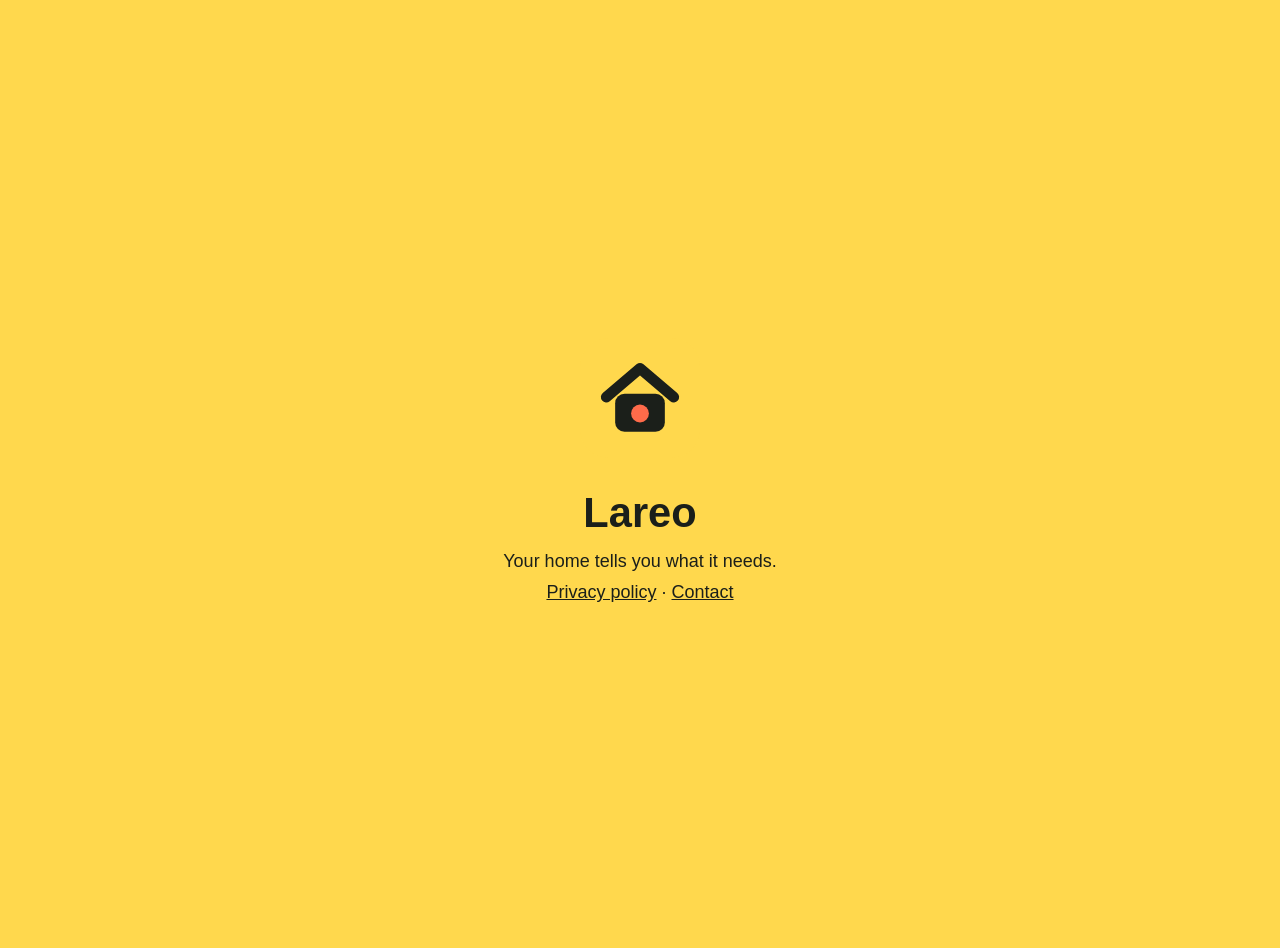
==== index.html @ 94832036 "Site Lareo : politique de confidentialité en 6 langues" ====
<!doctype html>
<html lang="en"><head><meta charset="utf-8"><meta name="viewport" content="width=device-width, initial-scale=1"><title>Lareo</title>
<style>body{margin:0;min-height:100vh;display:grid;place-items:center;background:#FFD84D;color:#1B1F1A;font:18px/1.5 Figtree,-apple-system,"Segoe UI",Roboto,sans-serif;text-align:center;padding:24px}svg{width:120px;height:120px;border-radius:28px}h1{font-size:2.6rem;margin:16px 0 4px}p{margin:4px 0}a{color:inherit}</style></head>
<body><div><svg viewBox="0 0 512 512" aria-hidden="true"><rect width="512" height="512" fill="#FFD84D"/><rect x="150" y="238" width="212" height="162" rx="40" fill="#1B1F1A"/><path d="M112 252 L256 130 L400 252" fill="none" stroke="#1B1F1A" stroke-width="46" stroke-linecap="round" stroke-linejoin="round"/><circle cx="256" cy="322" r="38" fill="#FF6B4A"/></svg>
<h1>Lareo</h1><p>Your home tells you what it needs.</p><p><a href="privacy/">Privacy policy</a> · <a href="mailto:jms@grazulex.be">Contact</a></p></div></body></html>
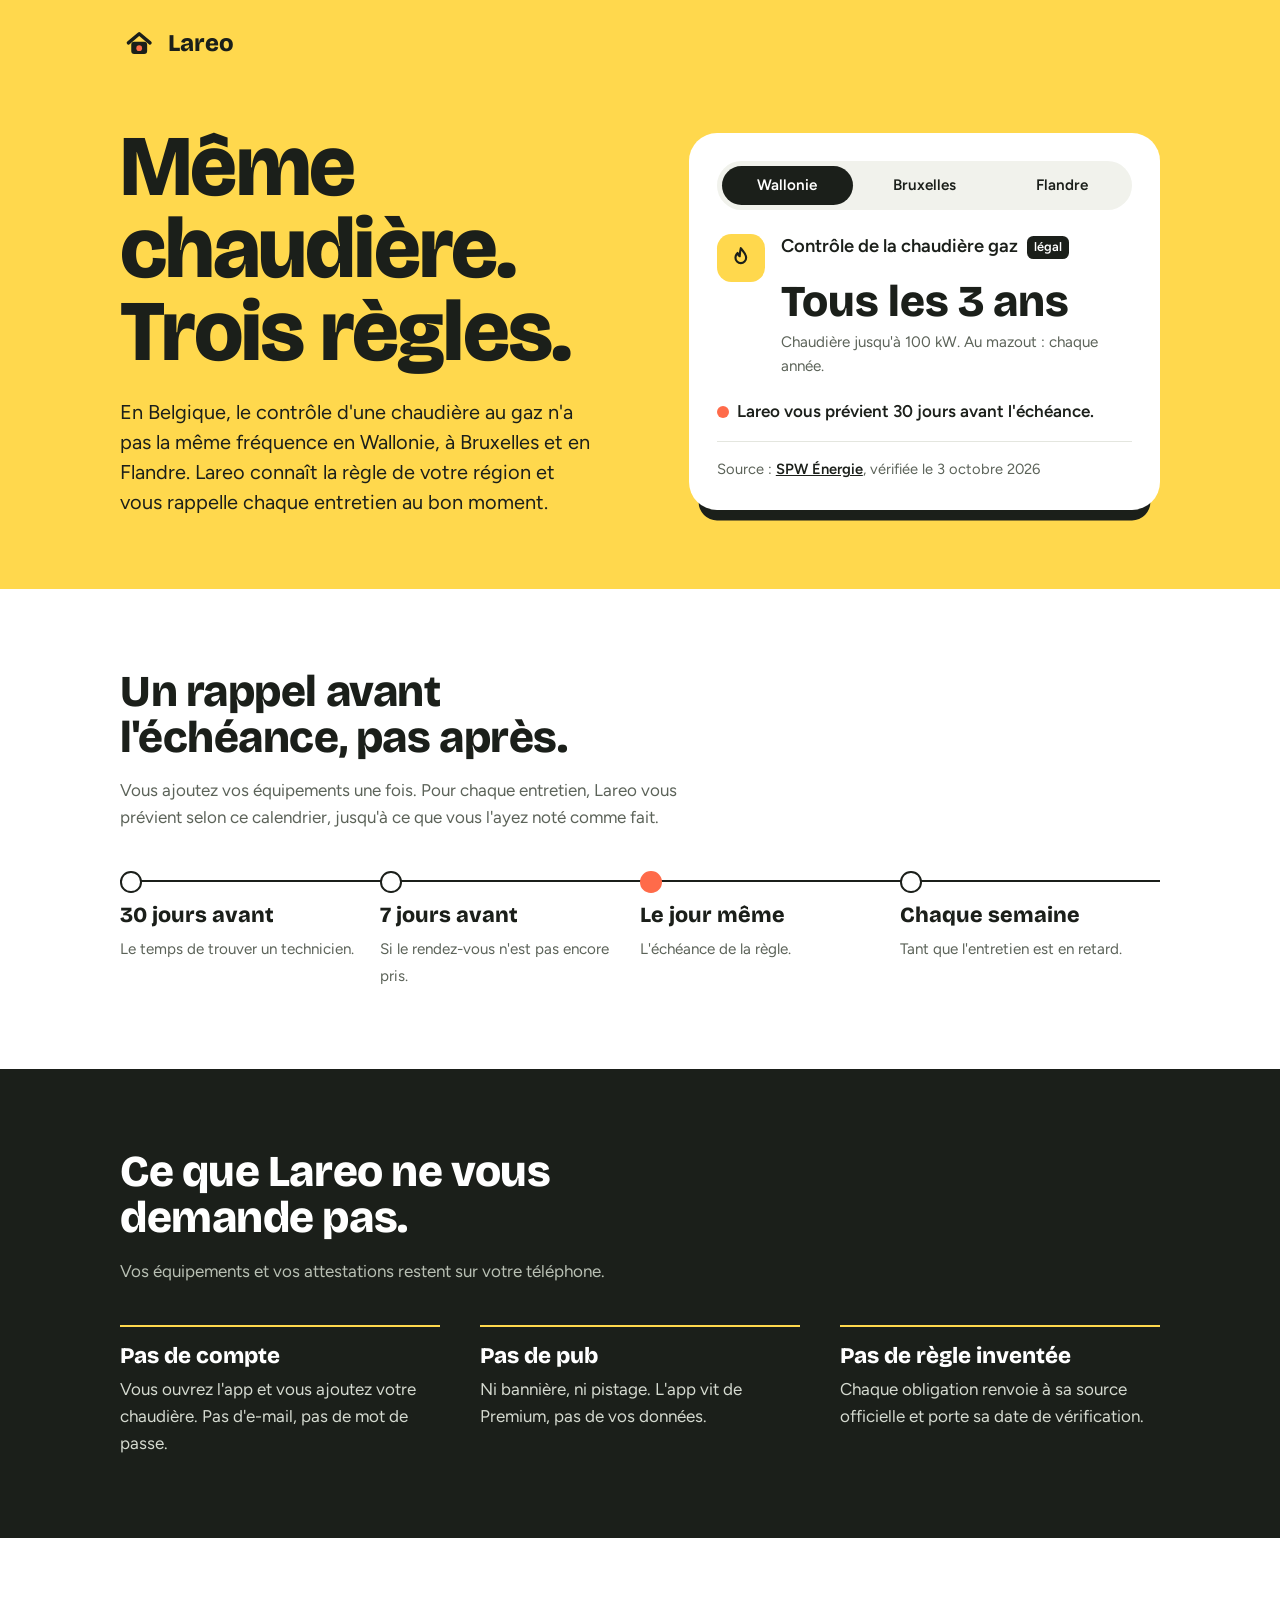
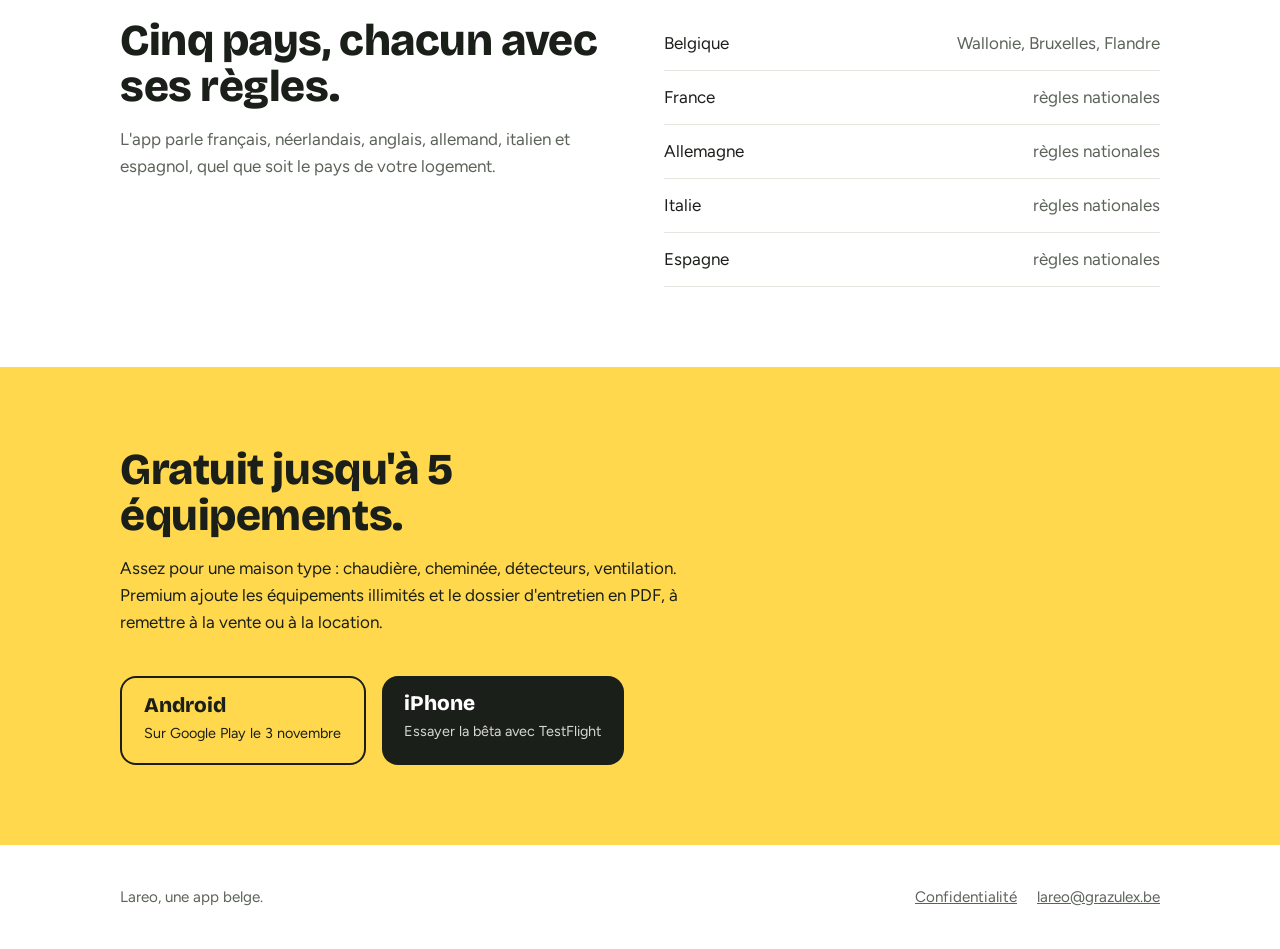
==== commit 10beb001: "feat: French landing page with the regional boiler rule Co-Authored-By: Claude Opus 5.5 <noreply@ant" ====
--- a/index.html
+++ b/index.html
@@ -1,5 +1,258 @@
 <!doctype html>
-<html lang="en"><head><meta charset="utf-8"><meta name="viewport" content="width=device-width, initial-scale=1"><title>Lareo</title>
-<style>body{margin:0;min-height:100vh;display:grid;place-items:center;background:#FFD84D;color:#1B1F1A;font:18px/1.5 Figtree,-apple-system,"Segoe UI",Roboto,sans-serif;text-align:center;padding:24px}svg{width:120px;height:120px;border-radius:28px}h1{font-size:2.6rem;margin:16px 0 4px}p{margin:4px 0}a{color:inherit}</style></head>
-<body><div><svg viewBox="0 0 512 512" aria-hidden="true"><rect width="512" height="512" fill="#FFD84D"/><rect x="150" y="238" width="212" height="162" rx="40" fill="#1B1F1A"/><path d="M112 252 L256 130 L400 252" fill="none" stroke="#1B1F1A" stroke-width="46" stroke-linecap="round" stroke-linejoin="round"/><circle cx="256" cy="322" r="38" fill="#FF6B4A"/></svg>
-<h1>Lareo</h1><p>Your home tells you what it needs.</p><p><a href="privacy/">Privacy policy</a> · <a href="mailto:jms@grazulex.be">Contact</a></p></div></body></html>+<html lang="fr">
+<head>
+<meta charset="utf-8">
+<meta name="viewport" content="width=device-width, initial-scale=1">
+<title>Lareo – l'entretien de la maison, avec la règle de votre région</title>
+<meta name="description" content="Lareo rappelle chaque entretien de la maison au bon moment et indique l'obligation légale de votre région, avec sa source. Sans compte, sans pub.">
+<link rel="canonical" href="https://lareo.immo/">
+<meta property="og:title" content="Lareo – l'entretien de la maison, avec la règle de votre région">
+<meta property="og:description" content="Chaudière, ramonage, détecteurs de fumée : les obligations de votre région, avec leurs sources.">
+<meta property="og:url" content="https://lareo.immo/">
+<meta name="theme-color" content="#FFD84D">
+<link rel="icon" href="data:image/svg+xml,%3Csvg xmlns='http://www.w3.org/2000/svg' viewBox='0 0 512 512'%3E%3Crect width='512' height='512' rx='110' fill='%23FFD84D'/%3E%3Crect x='150' y='238' width='212' height='162' rx='40' fill='%231B1F1A'/%3E%3Cpath d='M112 252 L256 130 L400 252' fill='none' stroke='%231B1F1A' stroke-width='46' stroke-linecap='round' stroke-linejoin='round'/%3E%3Ccircle cx='256' cy='322' r='38' fill='%23FF6B4A'/%3E%3C/svg%3E">
+<link rel="preconnect" href="https://fonts.googleapis.com">
+<link rel="preconnect" href="https://fonts.gstatic.com" crossorigin>
+<link href="https://fonts.googleapis.com/css2?family=Bricolage+Grotesque:opsz,wght@12..96,600;12..96,800&family=Figtree:wght@400;500;600&display=swap" rel="stylesheet">
+<style>
+:root{
+  --yellow:#FFD84D;
+  --ink:#1B1F1A;
+  --coral:#FF6B4A;
+  --paper:#FFFFFF;
+  --muted:#5C6359;
+  --line:#E4E6DF;
+  --display:"Bricolage Grotesque",Figtree,system-ui,sans-serif;
+  --body:Figtree,-apple-system,"Segoe UI",Roboto,sans-serif;
+}
+*{box-sizing:border-box}
+html{-webkit-text-size-adjust:100%}
+body{margin:0;background:var(--paper);color:var(--ink);font:400 1.0625rem/1.6 var(--body)}
+a{color:inherit}
+a:focus-visible,button:focus-visible{outline:3px solid var(--ink);outline-offset:3px;border-radius:6px}
+.wrap{max-width:68rem;margin:0 auto;padding:0 1.5rem}
+
+/* Haut de page jaune */
+.top{background:var(--yellow);padding:1.5rem 0 4.5rem}
+.brand{display:flex;align-items:center;gap:.6rem;font:800 1.5rem/1 var(--display);text-decoration:none}
+.brand svg{width:2.4rem;height:2.4rem}
+.hero{display:grid;grid-template-columns:1.05fr .95fr;gap:3rem;align-items:center;margin-top:4rem}
+h1{font:800 clamp(2.8rem,7vw,5.4rem)/.95 var(--display);letter-spacing:-.02em;margin:0 0 1.5rem}
+.lead{font-size:1.25rem;line-height:1.5;max-width:30rem;margin:0}
+
+/* La règle qui change selon la région */
+.rule{background:var(--paper);border-radius:1.75rem;padding:1.75rem;box-shadow:0 1.25rem 0 -.6rem var(--ink)}
+.regions{display:flex;gap:.4rem;margin:0 0 1.5rem;padding:.3rem;background:#F1F2EC;border-radius:999px;border:0}
+.regions legend{position:absolute;width:1px;height:1px;overflow:hidden;clip:rect(0 0 0 0)}
+.regions button{flex:1;font:600 .95rem/1 var(--body);color:var(--ink);background:none;border:0;border-radius:999px;padding:.75rem .5rem;cursor:pointer}
+.regions button[aria-pressed="true"]{background:var(--ink);color:var(--paper)}
+.task{display:flex;gap:1rem;align-items:flex-start}
+.task-icon{flex:none;width:3rem;height:3rem;border-radius:.9rem;background:var(--yellow);display:grid;place-items:center}
+.task-icon svg{width:1.6rem;height:1.6rem}
+.task h2{font:600 1.15rem/1.3 var(--body);margin:.1rem 0 .2rem}
+.task .legal{display:inline-block;font:600 .8rem/1 var(--body);background:var(--ink);color:var(--paper);border-radius:.4rem;padding:.3rem .45rem;vertical-align:.1em;margin-left:.3rem}
+.interval{font:800 clamp(2rem,4vw,2.75rem)/1.05 var(--display);margin:1.25rem 0 .25rem}
+.interval-note{color:var(--muted);margin:0 0 1.25rem;font-size:.95rem}
+.source{border-top:1px solid var(--line);padding-top:1rem;font-size:.92rem;color:var(--muted);margin:0}
+.source a{color:var(--ink);font-weight:600}
+.next{display:flex;align-items:center;gap:.5rem;font-weight:600;margin:0 0 1rem}
+.dot{width:.75rem;height:.75rem;border-radius:50%;background:var(--coral);flex:none}
+
+/* Sections */
+section{padding:5rem 0}
+h3{font:800 clamp(1.9rem,4vw,2.75rem)/1.05 var(--display);letter-spacing:-.01em;margin:0 0 1rem;max-width:34rem}
+.intro{color:var(--muted);max-width:36rem;margin:0 0 2.5rem}
+
+/* Les rappels : une vraie chronologie */
+.timeline{list-style:none;margin:0;padding:0;display:grid;grid-template-columns:repeat(4,1fr);position:relative}
+.timeline::before{content:"";position:absolute;left:0;right:0;top:.55rem;height:2px;background:var(--ink)}
+.timeline li{position:relative;padding:2rem 1rem 0 0}
+.timeline li::before{content:"";position:absolute;top:0;left:0;width:1.1rem;height:1.1rem;border-radius:50%;background:var(--paper);border:2px solid var(--ink)}
+.timeline li.due::before{background:var(--coral);border-color:var(--coral)}
+.timeline strong{display:block;font:800 1.35rem/1.2 var(--display);margin-bottom:.35rem}
+.timeline span{color:var(--muted);font-size:.95rem}
+
+/* Ce que Lareo ne fait pas */
+.plain{background:var(--ink);color:var(--paper)}
+.plain .intro{color:#B9C0B4}
+.nots{display:grid;grid-template-columns:repeat(3,1fr);gap:2.5rem;margin:0}
+.nots div{border-top:2px solid var(--yellow);padding-top:1rem}
+.nots dt{font:800 1.4rem/1.2 var(--display);margin-bottom:.4rem}
+.nots dd{margin:0;color:#D5DAD0}
+
+/* Pays et prix */
+.facts{display:grid;grid-template-columns:1fr 1fr;gap:3rem}
+.countries{list-style:none;margin:0;padding:0}
+.countries li{display:flex;justify-content:space-between;gap:1rem;padding:.8rem 0;border-bottom:1px solid var(--line)}
+.countries li span{color:var(--muted);text-align:right}
+
+/* Disponibilité */
+.get{background:var(--yellow)}
+.stores{display:flex;flex-wrap:wrap;gap:1rem;margin-top:2rem}
+.store{display:block;text-decoration:none;background:var(--ink);color:var(--paper);border-radius:1rem;padding:1rem 1.4rem;min-width:15rem}
+.store b{display:block;font:800 1.3rem/1.2 var(--display)}
+.store small{font-size:.9rem;color:#D5DAD0}
+.store.soon{background:transparent;color:var(--ink);border:2px solid var(--ink)}
+.store.soon small{color:var(--ink)}
+
+footer{padding:2.5rem 0;font-size:.95rem;color:var(--muted)}
+footer .wrap{display:flex;flex-wrap:wrap;gap:1rem 2rem;justify-content:space-between}
+footer nav{display:flex;flex-wrap:wrap;gap:1.25rem}
+
+@media (max-width:52rem){
+  .hero{grid-template-columns:1fr;margin-top:2.5rem;gap:2.5rem}
+  .timeline{grid-template-columns:1fr 1fr;row-gap:2.5rem}
+  .timeline::before{display:none}
+  .nots,.facts{grid-template-columns:1fr}
+  section{padding:3.5rem 0}
+}
+@media (prefers-reduced-motion:no-preference){
+  .interval{transition:opacity .2s}
+  .interval.swap{opacity:0}
+}
+</style>
+</head>
+<body>
+
+<header class="top">
+  <div class="wrap">
+    <a class="brand" href="/" aria-label="Lareo, accueil">
+      <svg viewBox="0 0 512 512" aria-hidden="true"><rect x="150" y="238" width="212" height="162" rx="40" fill="#1B1F1A"/><path d="M112 252 L256 130 L400 252" fill="none" stroke="#1B1F1A" stroke-width="46" stroke-linecap="round" stroke-linejoin="round"/><circle cx="256" cy="322" r="38" fill="#FF6B4A"/></svg>
+      Lareo
+    </a>
+
+    <div class="hero">
+      <div>
+        <h1>Même chaudière. Trois règles.</h1>
+        <p class="lead">En Belgique, le contrôle d'une chaudière au gaz n'a pas la même fréquence en Wallonie, à Bruxelles et en Flandre. Lareo connaît la règle de votre région et vous rappelle chaque entretien au bon moment.</p>
+      </div>
+
+      <div class="rule">
+        <fieldset class="regions">
+          <legend>Choisissez une région</legend>
+          <button type="button" data-region="wal" aria-pressed="true">Wallonie</button>
+          <button type="button" data-region="bru" aria-pressed="false">Bruxelles</button>
+          <button type="button" data-region="vlg" aria-pressed="false">Flandre</button>
+        </fieldset>
+        <div class="task">
+          <div class="task-icon"><svg viewBox="0 0 24 24" fill="none" stroke="#1B1F1A" stroke-width="2" stroke-linecap="round" stroke-linejoin="round" aria-hidden="true"><path d="M12 3c2 3 5 5 5 9a5 5 0 0 1-10 0c0-2 1-3.5 2-4.5.3 1.5 1 2.5 2 3 0-3 .5-5.5 1-7.5z"/></svg></div>
+          <div>
+            <h2>Contrôle de la chaudière gaz <span class="legal">légal</span></h2>
+            <p class="interval" id="interval" aria-live="polite">Tous les 3 ans</p>
+            <p class="interval-note" id="note">Chaudière jusqu'à 100 kW. Au mazout : chaque année.</p>
+          </div>
+        </div>
+        <p class="next"><span class="dot" aria-hidden="true"></span><span>Lareo vous prévient 30 jours avant l'échéance.</span></p>
+        <p class="source" id="source">Source : <a href="https://energie.wallonie.be/home/performance-energetique-des-batiments/batiments-residentiels/renovation-walloreno/conseils-pratiques/se-chauffer-1/controle-periodique-et-diagnostic-approfondi-des-chaudieres.html">SPW Énergie</a>, vérifiée le 3 octobre 2026</p>
+      </div>
+    </div>
+  </div>
+</header>
+
+<main>
+  <section>
+    <div class="wrap">
+      <h3>Un rappel avant l'échéance, pas après.</h3>
+      <p class="intro">Vous ajoutez vos équipements une fois. Pour chaque entretien, Lareo vous prévient selon ce calendrier, jusqu'à ce que vous l'ayez noté comme fait.</p>
+      <ol class="timeline">
+        <li><strong>30 jours avant</strong><span>Le temps de trouver un technicien.</span></li>
+        <li><strong>7 jours avant</strong><span>Si le rendez-vous n'est pas encore pris.</span></li>
+        <li class="due"><strong>Le jour même</strong><span>L'échéance de la règle.</span></li>
+        <li><strong>Chaque semaine</strong><span>Tant que l'entretien est en retard.</span></li>
+      </ol>
+    </div>
+  </section>
+
+  <section class="plain">
+    <div class="wrap">
+      <h3>Ce que Lareo ne vous demande pas.</h3>
+      <p class="intro">Vos équipements et vos attestations restent sur votre téléphone.</p>
+      <dl class="nots">
+        <div><dt>Pas de compte</dt><dd>Vous ouvrez l'app et vous ajoutez votre chaudière. Pas d'e-mail, pas de mot de passe.</dd></div>
+        <div><dt>Pas de pub</dt><dd>Ni bannière, ni pistage. L'app vit de Premium, pas de vos données.</dd></div>
+        <div><dt>Pas de règle inventée</dt><dd>Chaque obligation renvoie à sa source officielle et porte sa date de vérification.</dd></div>
+      </dl>
+    </div>
+  </section>
+
+  <section>
+    <div class="wrap facts">
+      <div>
+        <h3>Cinq pays, chacun avec ses règles.</h3>
+        <p class="intro">L'app parle français, néerlandais, anglais, allemand, italien et espagnol, quel que soit le pays de votre logement.</p>
+      </div>
+      <ul class="countries">
+        <li>Belgique <span>Wallonie, Bruxelles, Flandre</span></li>
+        <li>France <span>règles nationales</span></li>
+        <li>Allemagne <span>règles nationales</span></li>
+        <li>Italie <span>règles nationales</span></li>
+        <li>Espagne <span>règles nationales</span></li>
+      </ul>
+    </div>
+  </section>
+
+  <section class="get" id="telecharger">
+    <div class="wrap">
+      <h3>Gratuit jusqu'à 5 équipements.</h3>
+      <p class="intro" style="color:var(--ink)">Assez pour une maison type : chaudière, cheminée, détecteurs, ventilation. Premium ajoute les équipements illimités et le dossier d'entretien en PDF, à remettre à la vente ou à la location.</p>
+      <div class="stores">
+        <span class="store soon"><b>Android</b><small>Sur Google Play le 3 novembre</small></span>
+        <a class="store" href="https://testflight.apple.com/join/b81FdNyS"><b>iPhone</b><small>Essayer la bêta avec TestFlight</small></a>
+      </div>
+    </div>
+  </section>
+</main>
+
+<footer>
+  <div class="wrap">
+    <span>Lareo, une app belge.</span>
+    <nav aria-label="Liens utiles">
+      <a href="privacy/">Confidentialité</a>
+      <a href="mailto:lareo@grazulex.be">lareo@grazulex.be</a>
+    </nav>
+  </div>
+</footer>
+
+<script>
+(function () {
+  var rules = {
+    wal: {
+      interval: "Tous les 3 ans",
+      note: "Chaudière jusqu'à 100 kW. Au mazout : chaque année.",
+      source: "SPW Énergie",
+      url: "https://energie.wallonie.be/home/performance-energetique-des-batiments/batiments-residentiels/renovation-walloreno/conseils-pratiques/se-chauffer-1/controle-periodique-et-diagnostic-approfondi-des-chaudieres.html"
+    },
+    bru: {
+      interval: "Tous les 2 ans",
+      note: "Chaudière jusqu'à 100 kW. Au mazout : chaque année.",
+      source: "Bruxelles Environnement",
+      url: "https://environnement.brussels/entretien-chaudiere"
+    },
+    vlg: {
+      interval: "Tous les 2 ans",
+      note: "Au mazout : chaque année.",
+      source: "Departement Omgeving",
+      url: "https://omgeving.vlaanderen.be/overzicht-van-de-verplichtingen"
+    }
+  };
+  var buttons = document.querySelectorAll(".regions button");
+  var interval = document.getElementById("interval");
+  var note = document.getElementById("note");
+  var source = document.getElementById("source");
+  buttons.forEach(function (button) {
+    button.addEventListener("click", function () {
+      var rule = rules[button.dataset.region];
+      buttons.forEach(function (b) { b.setAttribute("aria-pressed", String(b === button)); });
+      interval.classList.add("swap");
+      setTimeout(function () {
+        interval.textContent = rule.interval;
+        note.textContent = rule.note;
+        source.innerHTML = 'Source : <a href="' + rule.url + '">' + rule.source + '</a>, vérifiée le 3 octobre 2026';
+        interval.classList.remove("swap");
+      }, 150);
+    });
+  });
+})();
+</script>
+</body>
+</html>
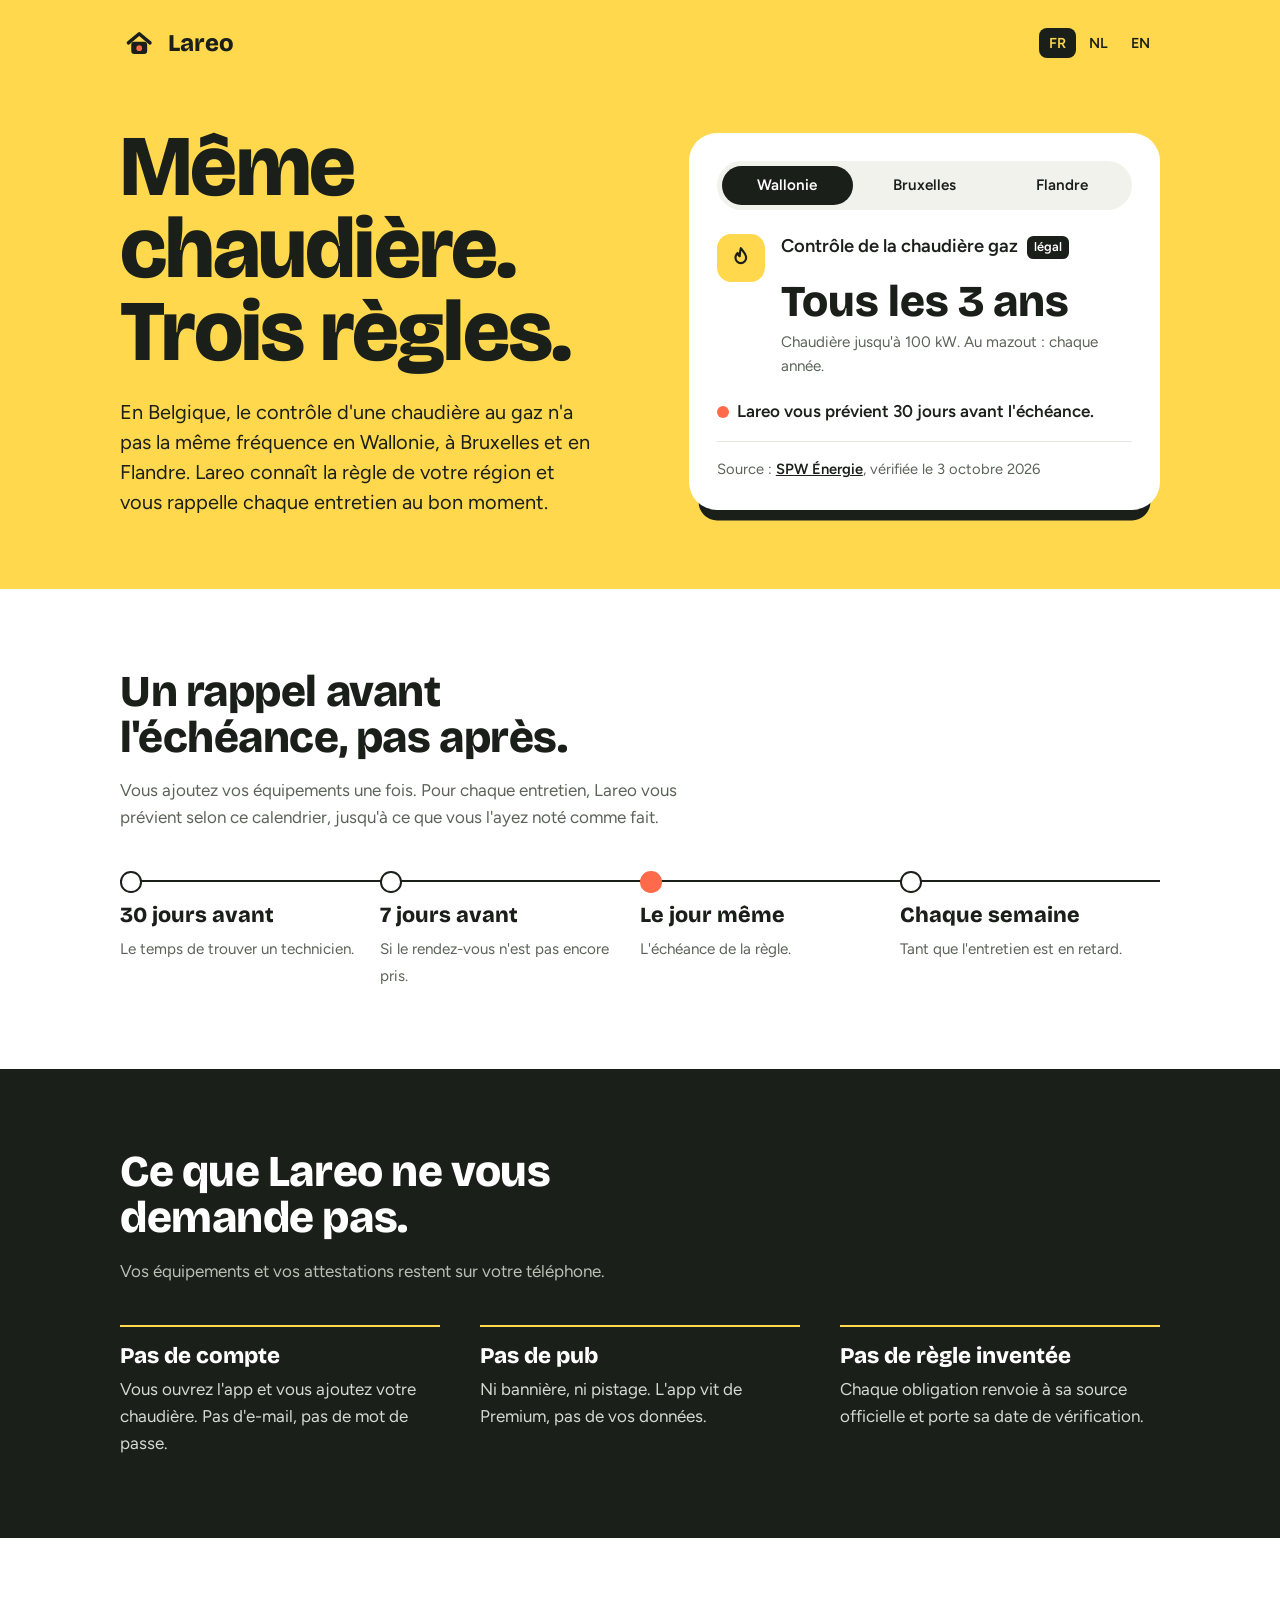
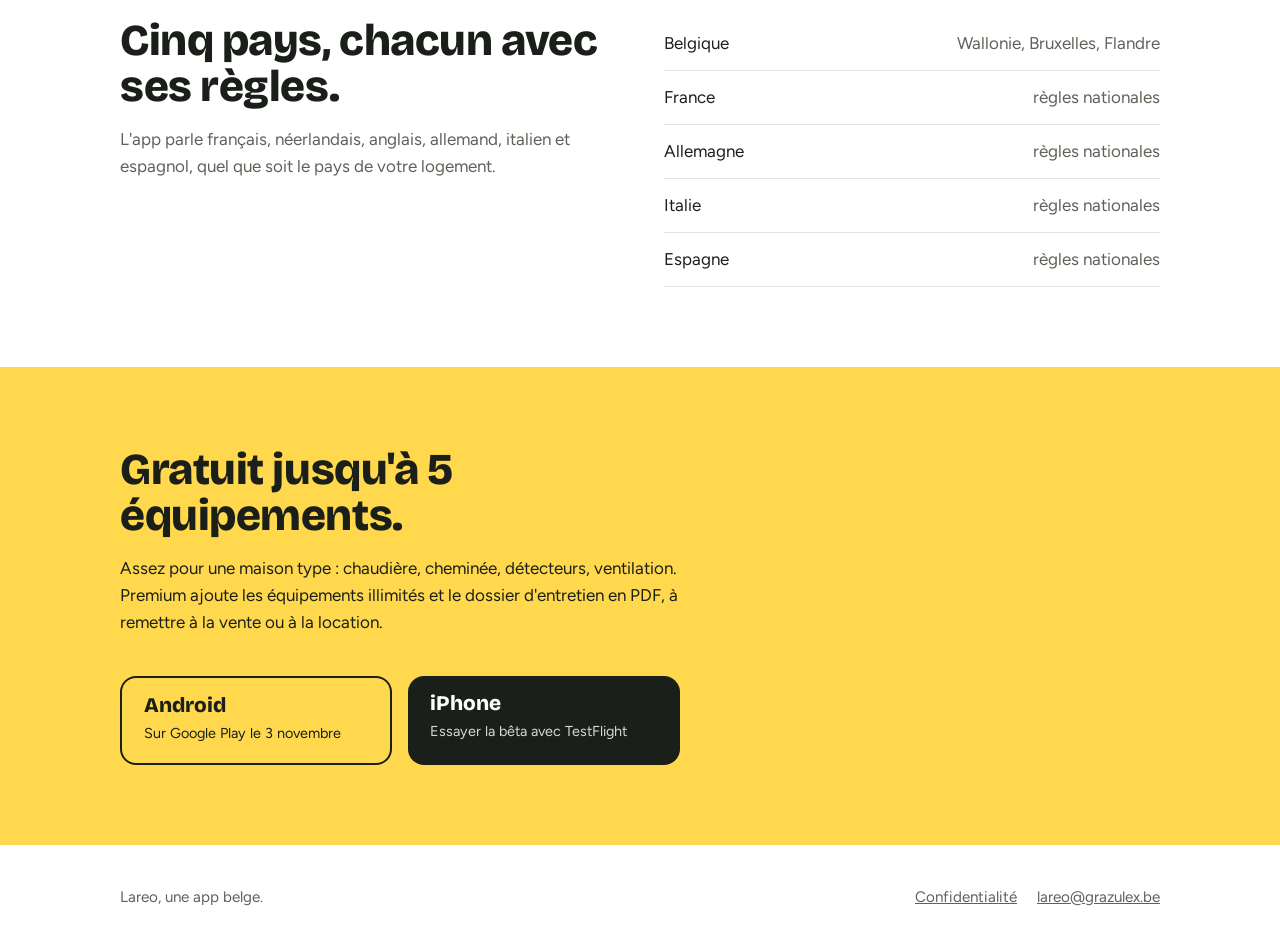
==== commit 8386089b: "feat: Dutch and English versions with a language switcher Co-Authored-By: Claude Opus 5.5 <noreply@a" ====
--- a/index.html
+++ b/index.html
@@ -3,10 +3,14 @@
 <head>
 <meta charset="utf-8">
 <meta name="viewport" content="width=device-width, initial-scale=1">
-<title>Lareo – l'entretien de la maison, avec la règle de votre région</title>
-<meta name="description" content="Lareo rappelle chaque entretien de la maison au bon moment et indique l'obligation légale de votre région, avec sa source. Sans compte, sans pub.">
+<title>Lareo – l&#x27;entretien de la maison, avec la règle de votre région</title>
+<meta name="description" content="Lareo rappelle chaque entretien de la maison au bon moment et indique l&#x27;obligation légale de votre région, avec sa source. Sans compte, sans pub.">
 <link rel="canonical" href="https://lareo.immo/">
-<meta property="og:title" content="Lareo – l'entretien de la maison, avec la règle de votre région">
+<link rel="alternate" hreflang="fr" href="https://lareo.immo/">
+<link rel="alternate" hreflang="nl" href="https://lareo.immo/nl/">
+<link rel="alternate" hreflang="en" href="https://lareo.immo/en/">
+<link rel="alternate" hreflang="x-default" href="https://lareo.immo/">
+<meta property="og:title" content="Lareo – l&#x27;entretien de la maison, avec la règle de votre région">
 <meta property="og:description" content="Chaudière, ramonage, détecteurs de fumée : les obligations de votre région, avec leurs sources.">
 <meta property="og:url" content="https://lareo.immo/">
 <meta name="theme-color" content="#FFD84D">
@@ -14,117 +18,24 @@
 <link rel="preconnect" href="https://fonts.googleapis.com">
 <link rel="preconnect" href="https://fonts.gstatic.com" crossorigin>
 <link href="https://fonts.googleapis.com/css2?family=Bricolage+Grotesque:opsz,wght@12..96,600;12..96,800&family=Figtree:wght@400;500;600&display=swap" rel="stylesheet">
-<style>
-:root{
-  --yellow:#FFD84D;
-  --ink:#1B1F1A;
-  --coral:#FF6B4A;
-  --paper:#FFFFFF;
-  --muted:#5C6359;
-  --line:#E4E6DF;
-  --display:"Bricolage Grotesque",Figtree,system-ui,sans-serif;
-  --body:Figtree,-apple-system,"Segoe UI",Roboto,sans-serif;
-}
-*{box-sizing:border-box}
-html{-webkit-text-size-adjust:100%}
-body{margin:0;background:var(--paper);color:var(--ink);font:400 1.0625rem/1.6 var(--body)}
-a{color:inherit}
-a:focus-visible,button:focus-visible{outline:3px solid var(--ink);outline-offset:3px;border-radius:6px}
-.wrap{max-width:68rem;margin:0 auto;padding:0 1.5rem}
-
-/* Haut de page jaune */
-.top{background:var(--yellow);padding:1.5rem 0 4.5rem}
-.brand{display:flex;align-items:center;gap:.6rem;font:800 1.5rem/1 var(--display);text-decoration:none}
-.brand svg{width:2.4rem;height:2.4rem}
-.hero{display:grid;grid-template-columns:1.05fr .95fr;gap:3rem;align-items:center;margin-top:4rem}
-h1{font:800 clamp(2.8rem,7vw,5.4rem)/.95 var(--display);letter-spacing:-.02em;margin:0 0 1.5rem}
-.lead{font-size:1.25rem;line-height:1.5;max-width:30rem;margin:0}
-
-/* La règle qui change selon la région */
-.rule{background:var(--paper);border-radius:1.75rem;padding:1.75rem;box-shadow:0 1.25rem 0 -.6rem var(--ink)}
-.regions{display:flex;gap:.4rem;margin:0 0 1.5rem;padding:.3rem;background:#F1F2EC;border-radius:999px;border:0}
-.regions legend{position:absolute;width:1px;height:1px;overflow:hidden;clip:rect(0 0 0 0)}
-.regions button{flex:1;font:600 .95rem/1 var(--body);color:var(--ink);background:none;border:0;border-radius:999px;padding:.75rem .5rem;cursor:pointer}
-.regions button[aria-pressed="true"]{background:var(--ink);color:var(--paper)}
-.task{display:flex;gap:1rem;align-items:flex-start}
-.task-icon{flex:none;width:3rem;height:3rem;border-radius:.9rem;background:var(--yellow);display:grid;place-items:center}
-.task-icon svg{width:1.6rem;height:1.6rem}
-.task h2{font:600 1.15rem/1.3 var(--body);margin:.1rem 0 .2rem}
-.task .legal{display:inline-block;font:600 .8rem/1 var(--body);background:var(--ink);color:var(--paper);border-radius:.4rem;padding:.3rem .45rem;vertical-align:.1em;margin-left:.3rem}
-.interval{font:800 clamp(2rem,4vw,2.75rem)/1.05 var(--display);margin:1.25rem 0 .25rem}
-.interval-note{color:var(--muted);margin:0 0 1.25rem;font-size:.95rem}
-.source{border-top:1px solid var(--line);padding-top:1rem;font-size:.92rem;color:var(--muted);margin:0}
-.source a{color:var(--ink);font-weight:600}
-.next{display:flex;align-items:center;gap:.5rem;font-weight:600;margin:0 0 1rem}
-.dot{width:.75rem;height:.75rem;border-radius:50%;background:var(--coral);flex:none}
-
-/* Sections */
-section{padding:5rem 0}
-h3{font:800 clamp(1.9rem,4vw,2.75rem)/1.05 var(--display);letter-spacing:-.01em;margin:0 0 1rem;max-width:34rem}
-.intro{color:var(--muted);max-width:36rem;margin:0 0 2.5rem}
-
-/* Les rappels : une vraie chronologie */
-.timeline{list-style:none;margin:0;padding:0;display:grid;grid-template-columns:repeat(4,1fr);position:relative}
-.timeline::before{content:"";position:absolute;left:0;right:0;top:.55rem;height:2px;background:var(--ink)}
-.timeline li{position:relative;padding:2rem 1rem 0 0}
-.timeline li::before{content:"";position:absolute;top:0;left:0;width:1.1rem;height:1.1rem;border-radius:50%;background:var(--paper);border:2px solid var(--ink)}
-.timeline li.due::before{background:var(--coral);border-color:var(--coral)}
-.timeline strong{display:block;font:800 1.35rem/1.2 var(--display);margin-bottom:.35rem}
-.timeline span{color:var(--muted);font-size:.95rem}
-
-/* Ce que Lareo ne fait pas */
-.plain{background:var(--ink);color:var(--paper)}
-.plain .intro{color:#B9C0B4}
-.nots{display:grid;grid-template-columns:repeat(3,1fr);gap:2.5rem;margin:0}
-.nots div{border-top:2px solid var(--yellow);padding-top:1rem}
-.nots dt{font:800 1.4rem/1.2 var(--display);margin-bottom:.4rem}
-.nots dd{margin:0;color:#D5DAD0}
-
-/* Pays et prix */
-.facts{display:grid;grid-template-columns:1fr 1fr;gap:3rem}
-.countries{list-style:none;margin:0;padding:0}
-.countries li{display:flex;justify-content:space-between;gap:1rem;padding:.8rem 0;border-bottom:1px solid var(--line)}
-.countries li span{color:var(--muted);text-align:right}
-
-/* Disponibilité */
-.get{background:var(--yellow)}
-.stores{display:flex;flex-wrap:wrap;gap:1rem;margin-top:2rem}
-.store{display:block;text-decoration:none;background:var(--ink);color:var(--paper);border-radius:1rem;padding:1rem 1.4rem;min-width:15rem}
-.store b{display:block;font:800 1.3rem/1.2 var(--display)}
-.store small{font-size:.9rem;color:#D5DAD0}
-.store.soon{background:transparent;color:var(--ink);border:2px solid var(--ink)}
-.store.soon small{color:var(--ink)}
-
-footer{padding:2.5rem 0;font-size:.95rem;color:var(--muted)}
-footer .wrap{display:flex;flex-wrap:wrap;gap:1rem 2rem;justify-content:space-between}
-footer nav{display:flex;flex-wrap:wrap;gap:1.25rem}
-
-@media (max-width:52rem){
-  .hero{grid-template-columns:1fr;margin-top:2.5rem;gap:2.5rem}
-  .timeline{grid-template-columns:1fr 1fr;row-gap:2.5rem}
-  .timeline::before{display:none}
-  .nots,.facts{grid-template-columns:1fr}
-  section{padding:3.5rem 0}
-}
-@media (prefers-reduced-motion:no-preference){
-  .interval{transition:opacity .2s}
-  .interval.swap{opacity:0}
-}
-</style>
+<link rel="stylesheet" href="/assets/site.css">
 </head>
 <body>
 
 <header class="top">
   <div class="wrap">
-    <a class="brand" href="/" aria-label="Lareo, accueil">
-      <svg viewBox="0 0 512 512" aria-hidden="true"><rect x="150" y="238" width="212" height="162" rx="40" fill="#1B1F1A"/><path d="M112 252 L256 130 L400 252" fill="none" stroke="#1B1F1A" stroke-width="46" stroke-linecap="round" stroke-linejoin="round"/><circle cx="256" cy="322" r="38" fill="#FF6B4A"/></svg>
-      Lareo
-    </a>
+    <div class="bar">
+      <a class="brand" href="/" aria-label="Lareo, accueil">
+        <svg viewBox="0 0 512 512" aria-hidden="true"><rect x="150" y="238" width="212" height="162" rx="40" fill="#1B1F1A"/><path d="M112 252 L256 130 L400 252" fill="none" stroke="#1B1F1A" stroke-width="46" stroke-linecap="round" stroke-linejoin="round"/><circle cx="256" cy="322" r="38" fill="#FF6B4A"/></svg>
+        Lareo
+      </a>
+      <nav class="langs" aria-label="Langue"><a href="/" hreflang="fr" lang="fr" aria-current="page">FR</a><a href="/nl/" hreflang="nl" lang="nl">NL</a><a href="/en/" hreflang="en" lang="en">EN</a></nav>
+    </div>
 
     <div class="hero">
       <div>
         <h1>Même chaudière. Trois règles.</h1>
-        <p class="lead">En Belgique, le contrôle d'une chaudière au gaz n'a pas la même fréquence en Wallonie, à Bruxelles et en Flandre. Lareo connaît la règle de votre région et vous rappelle chaque entretien au bon moment.</p>
+        <p class="lead">En Belgique, le contrôle d&#x27;une chaudière au gaz n&#x27;a pas la même fréquence en Wallonie, à Bruxelles et en Flandre. Lareo connaît la règle de votre région et vous rappelle chaque entretien au bon moment.</p>
       </div>
 
       <div class="rule">
@@ -139,10 +50,10 @@
           <div>
             <h2>Contrôle de la chaudière gaz <span class="legal">légal</span></h2>
             <p class="interval" id="interval" aria-live="polite">Tous les 3 ans</p>
-            <p class="interval-note" id="note">Chaudière jusqu'à 100 kW. Au mazout : chaque année.</p>
+            <p class="interval-note" id="note">Chaudière jusqu&#x27;à 100 kW. Au mazout : chaque année.</p>
           </div>
         </div>
-        <p class="next"><span class="dot" aria-hidden="true"></span><span>Lareo vous prévient 30 jours avant l'échéance.</span></p>
+        <p class="next"><span class="dot" aria-hidden="true"></span><span>Lareo vous prévient 30 jours avant l&#x27;échéance.</span></p>
         <p class="source" id="source">Source : <a href="https://energie.wallonie.be/home/performance-energetique-des-batiments/batiments-residentiels/renovation-walloreno/conseils-pratiques/se-chauffer-1/controle-periodique-et-diagnostic-approfondi-des-chaudieres.html">SPW Énergie</a>, vérifiée le 3 octobre 2026</p>
       </div>
     </div>
@@ -152,13 +63,13 @@
 <main>
   <section>
     <div class="wrap">
-      <h3>Un rappel avant l'échéance, pas après.</h3>
-      <p class="intro">Vous ajoutez vos équipements une fois. Pour chaque entretien, Lareo vous prévient selon ce calendrier, jusqu'à ce que vous l'ayez noté comme fait.</p>
+      <h3>Un rappel avant l&#x27;échéance, pas après.</h3>
+      <p class="intro">Vous ajoutez vos équipements une fois. Pour chaque entretien, Lareo vous prévient selon ce calendrier, jusqu&#x27;à ce que vous l&#x27;ayez noté comme fait.</p>
       <ol class="timeline">
         <li><strong>30 jours avant</strong><span>Le temps de trouver un technicien.</span></li>
-        <li><strong>7 jours avant</strong><span>Si le rendez-vous n'est pas encore pris.</span></li>
-        <li class="due"><strong>Le jour même</strong><span>L'échéance de la règle.</span></li>
-        <li><strong>Chaque semaine</strong><span>Tant que l'entretien est en retard.</span></li>
+        <li><strong>7 jours avant</strong><span>Si le rendez-vous n&#x27;est pas encore pris.</span></li>
+        <li class="due"><strong>Le jour même</strong><span>L&#x27;échéance de la règle.</span></li>
+        <li><strong>Chaque semaine</strong><span>Tant que l&#x27;entretien est en retard.</span></li>
       </ol>
     </div>
   </section>
@@ -168,8 +79,8 @@
       <h3>Ce que Lareo ne vous demande pas.</h3>
       <p class="intro">Vos équipements et vos attestations restent sur votre téléphone.</p>
       <dl class="nots">
-        <div><dt>Pas de compte</dt><dd>Vous ouvrez l'app et vous ajoutez votre chaudière. Pas d'e-mail, pas de mot de passe.</dd></div>
-        <div><dt>Pas de pub</dt><dd>Ni bannière, ni pistage. L'app vit de Premium, pas de vos données.</dd></div>
+        <div><dt>Pas de compte</dt><dd>Vous ouvrez l&#x27;app et vous ajoutez votre chaudière. Pas d&#x27;e-mail, pas de mot de passe.</dd></div>
+        <div><dt>Pas de pub</dt><dd>Ni bannière, ni pistage. L&#x27;app vit de Premium, pas de vos données.</dd></div>
         <div><dt>Pas de règle inventée</dt><dd>Chaque obligation renvoie à sa source officielle et porte sa date de vérification.</dd></div>
       </dl>
     </div>
@@ -179,7 +90,7 @@
     <div class="wrap facts">
       <div>
         <h3>Cinq pays, chacun avec ses règles.</h3>
-        <p class="intro">L'app parle français, néerlandais, anglais, allemand, italien et espagnol, quel que soit le pays de votre logement.</p>
+        <p class="intro">L&#x27;app parle français, néerlandais, anglais, allemand, italien et espagnol, quel que soit le pays de votre logement.</p>
       </div>
       <ul class="countries">
         <li>Belgique <span>Wallonie, Bruxelles, Flandre</span></li>
@@ -191,10 +102,10 @@
     </div>
   </section>
 
-  <section class="get" id="telecharger">
+  <section class="get">
     <div class="wrap">
-      <h3>Gratuit jusqu'à 5 équipements.</h3>
-      <p class="intro" style="color:var(--ink)">Assez pour une maison type : chaudière, cheminée, détecteurs, ventilation. Premium ajoute les équipements illimités et le dossier d'entretien en PDF, à remettre à la vente ou à la location.</p>
+      <h3>Gratuit jusqu&#x27;à 5 équipements.</h3>
+      <p class="intro">Assez pour une maison type : chaudière, cheminée, détecteurs, ventilation. Premium ajoute les équipements illimités et le dossier d&#x27;entretien en PDF, à remettre à la vente ou à la location.</p>
       <div class="stores">
         <span class="store soon"><b>Android</b><small>Sur Google Play le 3 novembre</small></span>
         <a class="store" href="https://testflight.apple.com/join/b81FdNyS"><b>iPhone</b><small>Essayer la bêta avec TestFlight</small></a>
@@ -207,52 +118,13 @@
   <div class="wrap">
     <span>Lareo, une app belge.</span>
     <nav aria-label="Liens utiles">
-      <a href="privacy/">Confidentialité</a>
+      <a href="/privacy/">Confidentialité</a>
       <a href="mailto:lareo@grazulex.be">lareo@grazulex.be</a>
     </nav>
   </div>
 </footer>
 
-<script>
-(function () {
-  var rules = {
-    wal: {
-      interval: "Tous les 3 ans",
-      note: "Chaudière jusqu'à 100 kW. Au mazout : chaque année.",
-      source: "SPW Énergie",
-      url: "https://energie.wallonie.be/home/performance-energetique-des-batiments/batiments-residentiels/renovation-walloreno/conseils-pratiques/se-chauffer-1/controle-periodique-et-diagnostic-approfondi-des-chaudieres.html"
-    },
-    bru: {
-      interval: "Tous les 2 ans",
-      note: "Chaudière jusqu'à 100 kW. Au mazout : chaque année.",
-      source: "Bruxelles Environnement",
-      url: "https://environnement.brussels/entretien-chaudiere"
-    },
-    vlg: {
-      interval: "Tous les 2 ans",
-      note: "Au mazout : chaque année.",
-      source: "Departement Omgeving",
-      url: "https://omgeving.vlaanderen.be/overzicht-van-de-verplichtingen"
-    }
-  };
-  var buttons = document.querySelectorAll(".regions button");
-  var interval = document.getElementById("interval");
-  var note = document.getElementById("note");
-  var source = document.getElementById("source");
-  buttons.forEach(function (button) {
-    button.addEventListener("click", function () {
-      var rule = rules[button.dataset.region];
-      buttons.forEach(function (b) { b.setAttribute("aria-pressed", String(b === button)); });
-      interval.classList.add("swap");
-      setTimeout(function () {
-        interval.textContent = rule.interval;
-        note.textContent = rule.note;
-        source.innerHTML = 'Source : <a href="' + rule.url + '">' + rule.source + '</a>, vérifiée le 3 octobre 2026';
-        interval.classList.remove("swap");
-      }, 150);
-    });
-  });
-})();
-</script>
+<script type="application/json" id="rules">{"sourceLabel": "Source :", "verified": ", vérifiée le 3 octobre 2026", "regions": {"wal": {"interval": "Tous les 3 ans", "note": "Chaudière jusqu'à 100 kW. Au mazout : chaque année.", "source": "SPW Énergie", "url": "https://energie.wallonie.be/home/performance-energetique-des-batiments/batiments-residentiels/renovation-walloreno/conseils-pratiques/se-chauffer-1/controle-periodique-et-diagnostic-approfondi-des-chaudieres.html"}, "bru": {"interval": "Tous les 2 ans", "note": "Chaudière jusqu'à 100 kW. Au mazout : chaque année.", "source": "Bruxelles Environnement", "url": "https://environnement.brussels/entretien-chaudiere"}, "vlg": {"interval": "Tous les 2 ans", "note": "Au mazout : chaque année.", "source": "Departement Omgeving", "url": "https://omgeving.vlaanderen.be/overzicht-van-de-verplichtingen"}}}</script>
+<script src="/assets/site.js"></script>
 </body>
 </html>
--- a/assets/site.css
+++ b/assets/site.css
@@ -0,0 +1,103 @@
+:root{
+  --yellow:#FFD84D;
+  --ink:#1B1F1A;
+  --coral:#FF6B4A;
+  --paper:#FFFFFF;
+  --muted:#5C6359;
+  --line:#E4E6DF;
+  --display:"Bricolage Grotesque",Figtree,system-ui,sans-serif;
+  --body:Figtree,-apple-system,"Segoe UI",Roboto,sans-serif;
+}
+*{box-sizing:border-box}
+html{-webkit-text-size-adjust:100%}
+body{margin:0;background:var(--paper);color:var(--ink);font:400 1.0625rem/1.6 var(--body)}
+a{color:inherit}
+a:focus-visible,button:focus-visible{outline:3px solid var(--ink);outline-offset:3px;border-radius:6px}
+.wrap{max-width:68rem;margin:0 auto;padding:0 1.5rem}
+
+/* Haut de page jaune */
+.top{background:var(--yellow);padding:1.5rem 0 4.5rem}
+.brand{display:flex;align-items:center;gap:.6rem;font:800 1.5rem/1 var(--display);text-decoration:none}
+.brand svg{width:2.4rem;height:2.4rem}
+.hero{display:grid;grid-template-columns:1.05fr .95fr;gap:3rem;align-items:center;margin-top:4rem}
+h1{font:800 clamp(2.8rem,7vw,5.4rem)/.95 var(--display);letter-spacing:-.02em;margin:0 0 1.5rem}
+.lead{font-size:1.25rem;line-height:1.5;max-width:30rem;margin:0}
+
+/* La règle qui change selon la région */
+.rule{background:var(--paper);border-radius:1.75rem;padding:1.75rem;box-shadow:0 1.25rem 0 -.6rem var(--ink)}
+.regions{display:flex;gap:.4rem;margin:0 0 1.5rem;padding:.3rem;background:#F1F2EC;border-radius:999px;border:0}
+.regions legend{position:absolute;width:1px;height:1px;overflow:hidden;clip:rect(0 0 0 0)}
+.regions button{flex:1;font:600 .95rem/1 var(--body);color:var(--ink);background:none;border:0;border-radius:999px;padding:.75rem .5rem;cursor:pointer}
+.regions button[aria-pressed="true"]{background:var(--ink);color:var(--paper)}
+.task{display:flex;gap:1rem;align-items:flex-start}
+.task-icon{flex:none;width:3rem;height:3rem;border-radius:.9rem;background:var(--yellow);display:grid;place-items:center}
+.task-icon svg{width:1.6rem;height:1.6rem}
+.task h2{font:600 1.15rem/1.3 var(--body);margin:.1rem 0 .2rem}
+.task .legal{display:inline-block;font:600 .8rem/1 var(--body);background:var(--ink);color:var(--paper);border-radius:.4rem;padding:.3rem .45rem;vertical-align:.1em;margin-left:.3rem}
+.interval{font:800 clamp(2rem,4vw,2.75rem)/1.05 var(--display);margin:1.25rem 0 .25rem}
+.interval-note{color:var(--muted);margin:0 0 1.25rem;font-size:.95rem}
+.source{border-top:1px solid var(--line);padding-top:1rem;font-size:.92rem;color:var(--muted);margin:0}
+.source a{color:var(--ink);font-weight:600}
+.next{display:flex;align-items:center;gap:.5rem;font-weight:600;margin:0 0 1rem}
+.dot{width:.75rem;height:.75rem;border-radius:50%;background:var(--coral);flex:none}
+
+/* Sections */
+section{padding:5rem 0}
+h3{font:800 clamp(1.9rem,4vw,2.75rem)/1.05 var(--display);letter-spacing:-.01em;margin:0 0 1rem;max-width:34rem}
+.intro{color:var(--muted);max-width:36rem;margin:0 0 2.5rem}
+
+/* Les rappels : une vraie chronologie */
+.timeline{list-style:none;margin:0;padding:0;display:grid;grid-template-columns:repeat(4,1fr);position:relative}
+.timeline::before{content:"";position:absolute;left:0;right:0;top:.55rem;height:2px;background:var(--ink)}
+.timeline li{position:relative;padding:2rem 1rem 0 0}
+.timeline li::before{content:"";position:absolute;top:0;left:0;width:1.1rem;height:1.1rem;border-radius:50%;background:var(--paper);border:2px solid var(--ink)}
+.timeline li.due::before{background:var(--coral);border-color:var(--coral)}
+.timeline strong{display:block;font:800 1.35rem/1.2 var(--display);margin-bottom:.35rem}
+.timeline span{color:var(--muted);font-size:.95rem}
+
+/* Ce que Lareo ne fait pas */
+.plain{background:var(--ink);color:var(--paper)}
+.plain .intro{color:#B9C0B4}
+.nots{display:grid;grid-template-columns:repeat(3,1fr);gap:2.5rem;margin:0}
+.nots div{border-top:2px solid var(--yellow);padding-top:1rem}
+.nots dt{font:800 1.4rem/1.2 var(--display);margin-bottom:.4rem}
+.nots dd{margin:0;color:#D5DAD0}
+
+/* Pays et prix */
+.facts{display:grid;grid-template-columns:1fr 1fr;gap:3rem}
+.countries{list-style:none;margin:0;padding:0}
+.countries li{display:flex;justify-content:space-between;gap:1rem;padding:.8rem 0;border-bottom:1px solid var(--line)}
+.countries li span{color:var(--muted);text-align:right}
+
+/* Disponibilité */
+.get{background:var(--yellow)}
+.stores{display:flex;flex-wrap:wrap;gap:1rem;margin-top:2rem}
+.store{flex:0 1 17rem;display:block;text-decoration:none;background:var(--ink);color:var(--paper);border-radius:1rem;padding:1rem 1.4rem;min-width:15rem}
+.store b{display:block;font:800 1.3rem/1.2 var(--display)}
+.store small{font-size:.9rem;color:#D5DAD0}
+.store.soon{background:transparent;color:var(--ink);border:2px solid var(--ink)}
+.store.soon small{color:var(--ink)}
+
+footer{padding:2.5rem 0;font-size:.95rem;color:var(--muted)}
+footer .wrap{display:flex;flex-wrap:wrap;gap:1rem 2rem;justify-content:space-between}
+footer nav{display:flex;flex-wrap:wrap;gap:1.25rem}
+
+@media (max-width:52rem){
+  .hero{grid-template-columns:1fr;margin-top:2.5rem;gap:2.5rem}
+  .timeline{grid-template-columns:1fr 1fr;row-gap:2.5rem}
+  .timeline::before{display:none}
+  .nots,.facts{grid-template-columns:1fr}
+  section{padding:3.5rem 0}
+}
+@media (prefers-reduced-motion:no-preference){
+  .interval{transition:opacity .2s}
+  .interval.swap{opacity:0}
+}
+
+/* Barre du haut : marque et langues */
+.bar{display:flex;align-items:center;justify-content:space-between;gap:1rem}
+.langs{display:flex;gap:.25rem}
+.langs a{font:600 .9rem/1 var(--body);text-decoration:none;padding:.5rem .6rem;border-radius:.5rem}
+.langs a[aria-current="page"]{background:var(--ink);color:var(--yellow)}
+.get .intro{color:var(--ink)}
+@media (max-width:52rem){.store{flex:1 1 100%}}
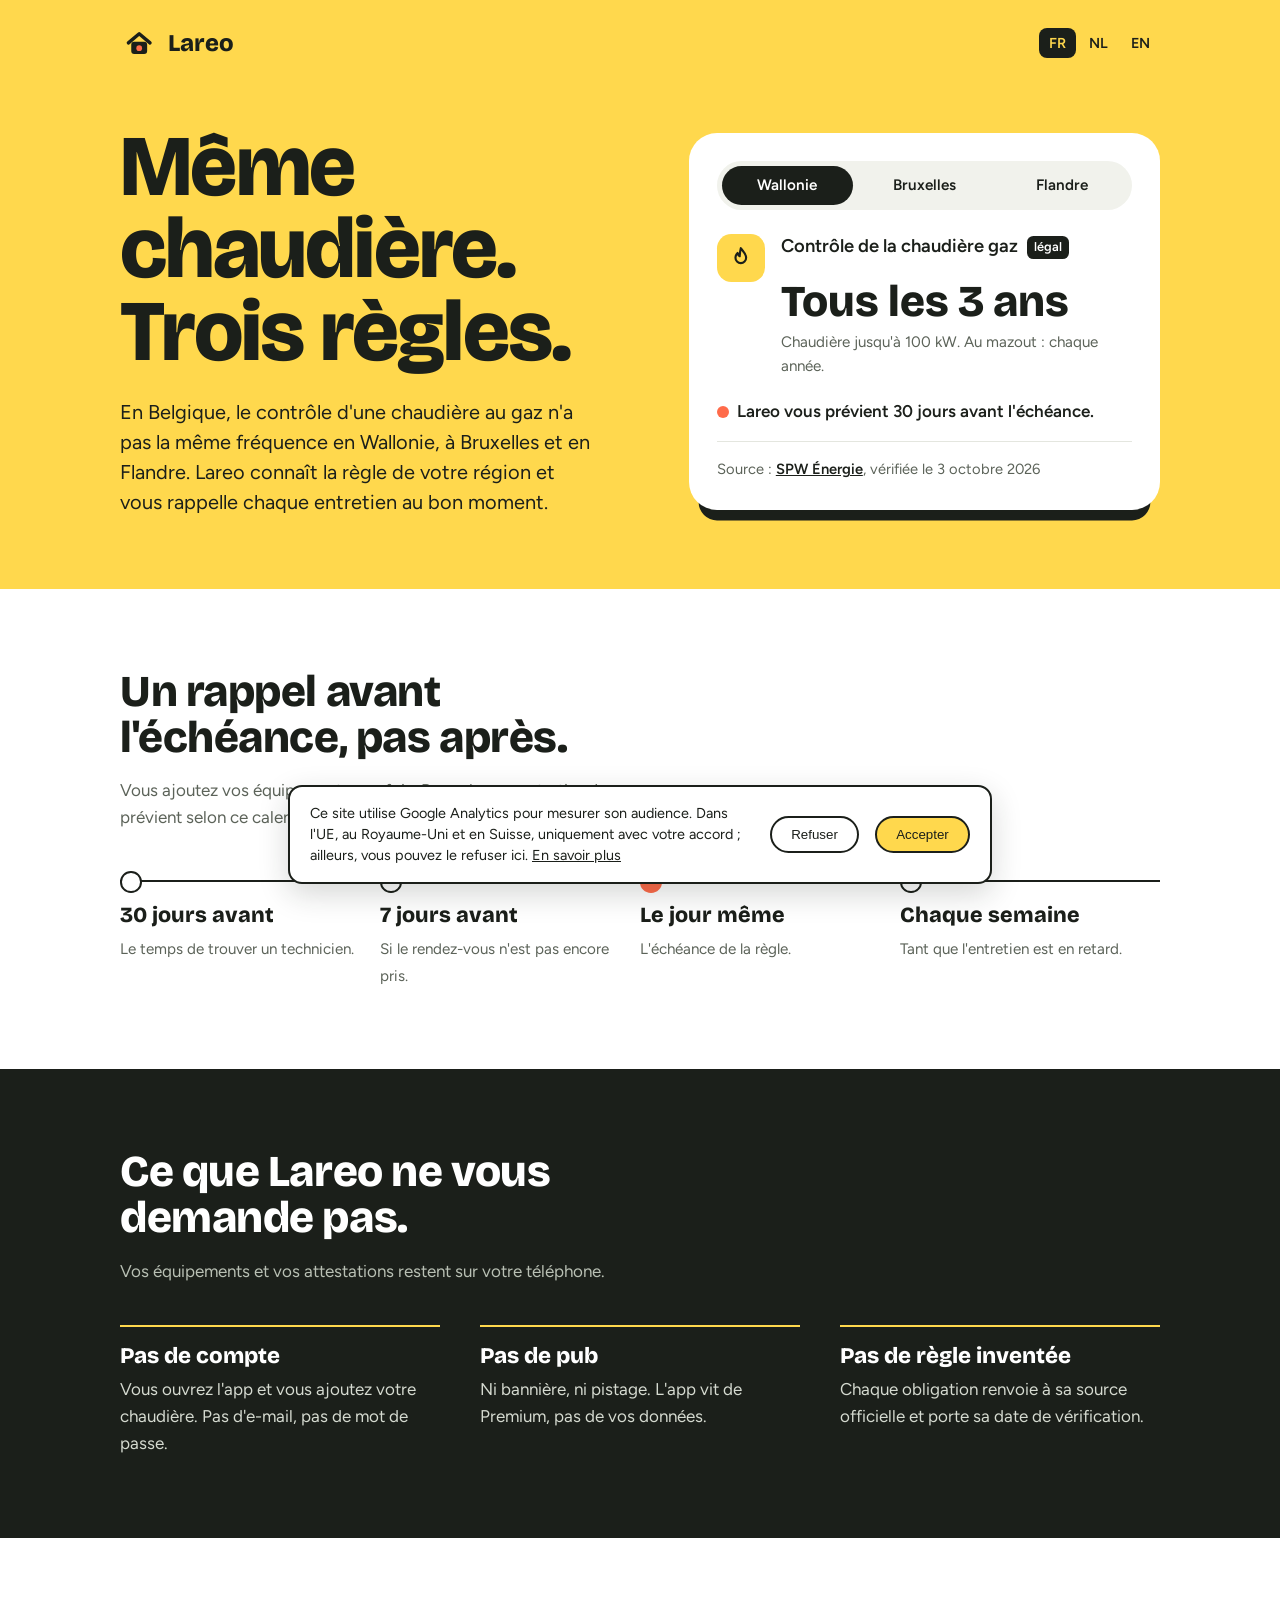
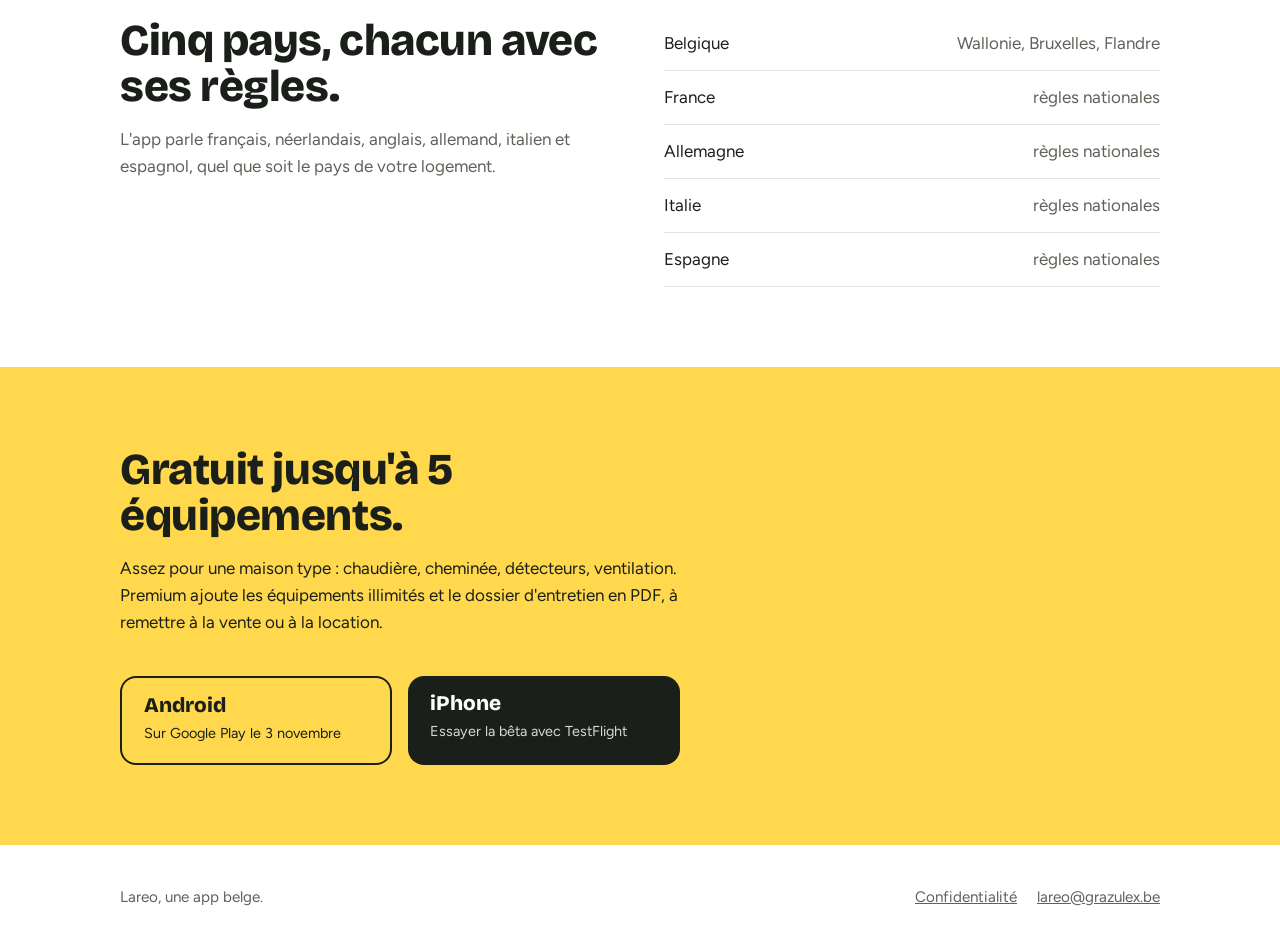
==== commit ba3d1592: "feat: add Google Analytics 4 with consent mode and a cookie banner Consent denied by default in the " ====
--- a/index.html
+++ b/index.html
@@ -19,6 +19,7 @@
 <link rel="preconnect" href="https://fonts.gstatic.com" crossorigin>
 <link href="https://fonts.googleapis.com/css2?family=Bricolage+Grotesque:opsz,wght@12..96,600;12..96,800&family=Figtree:wght@400;500;600&display=swap" rel="stylesheet">
 <link rel="stylesheet" href="/assets/site.css">
+<script src="/assets/analytics.js" defer></script>
 </head>
 <body>
 
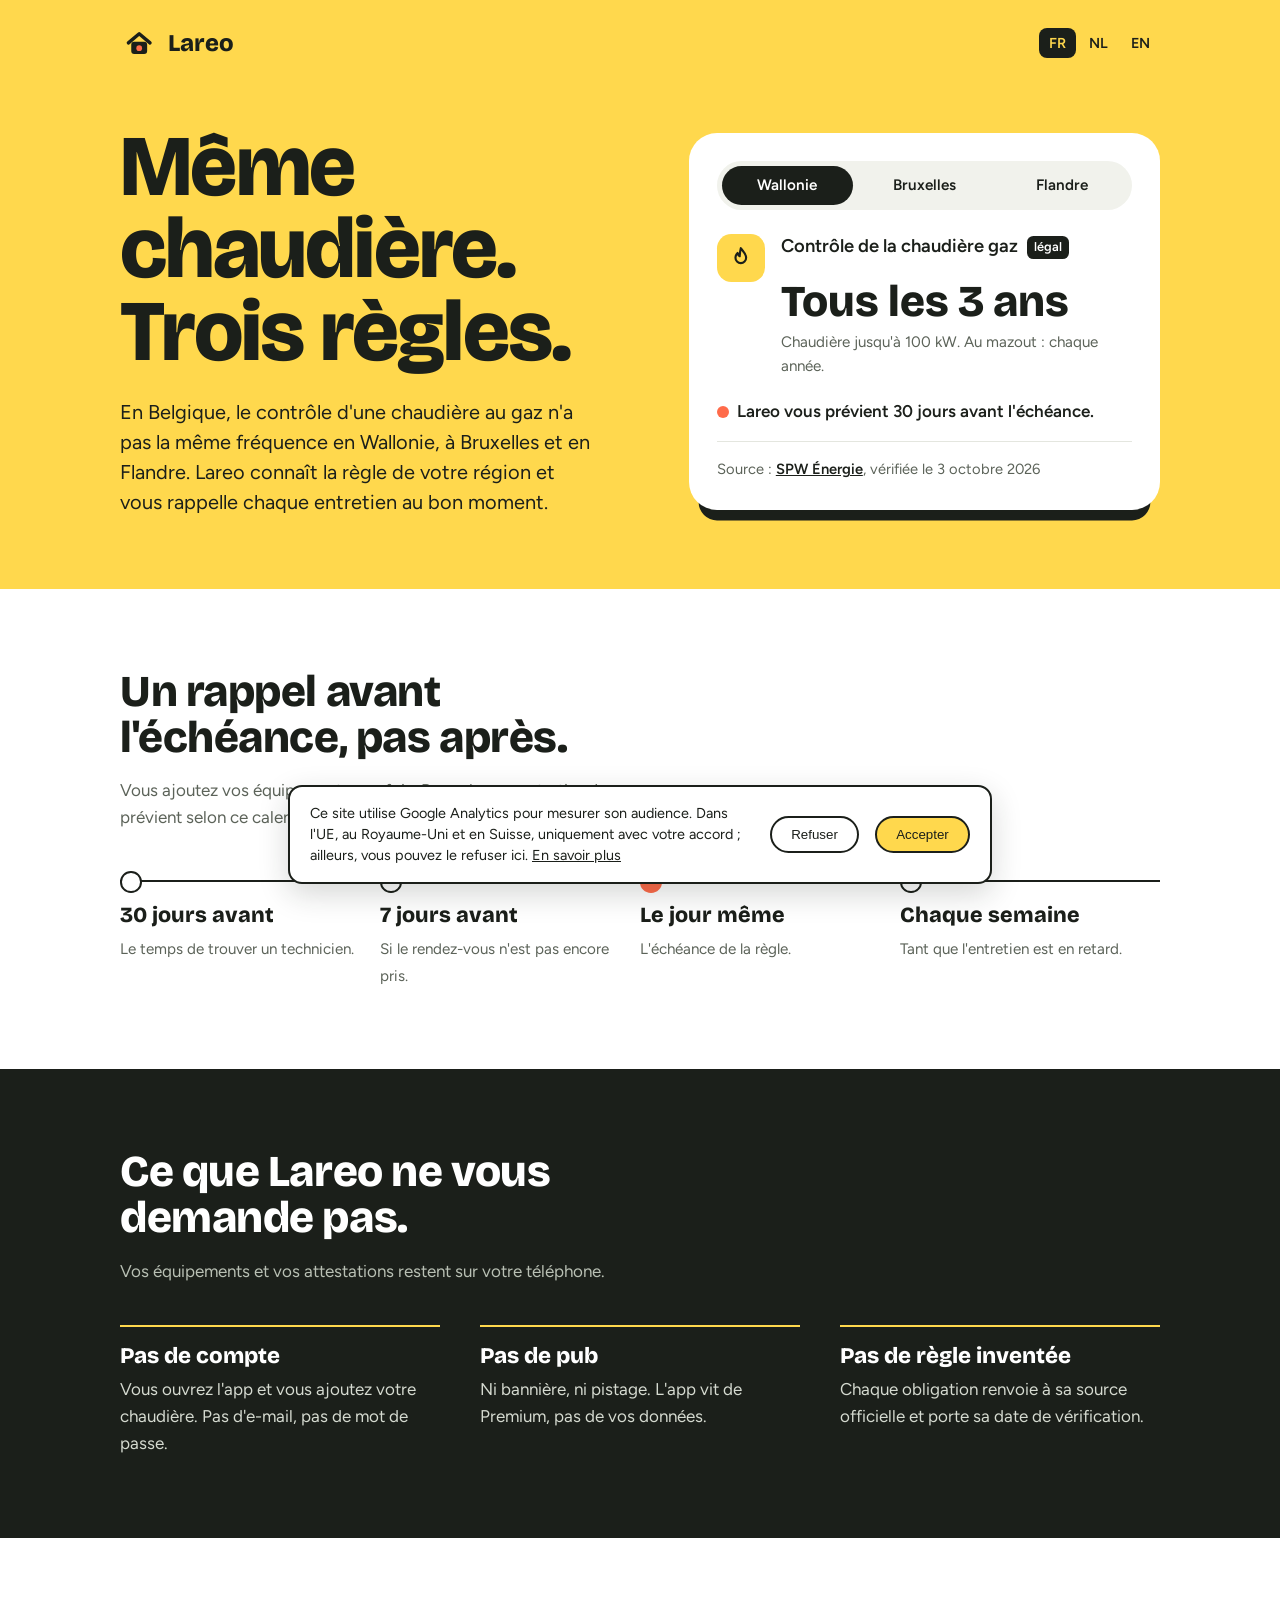
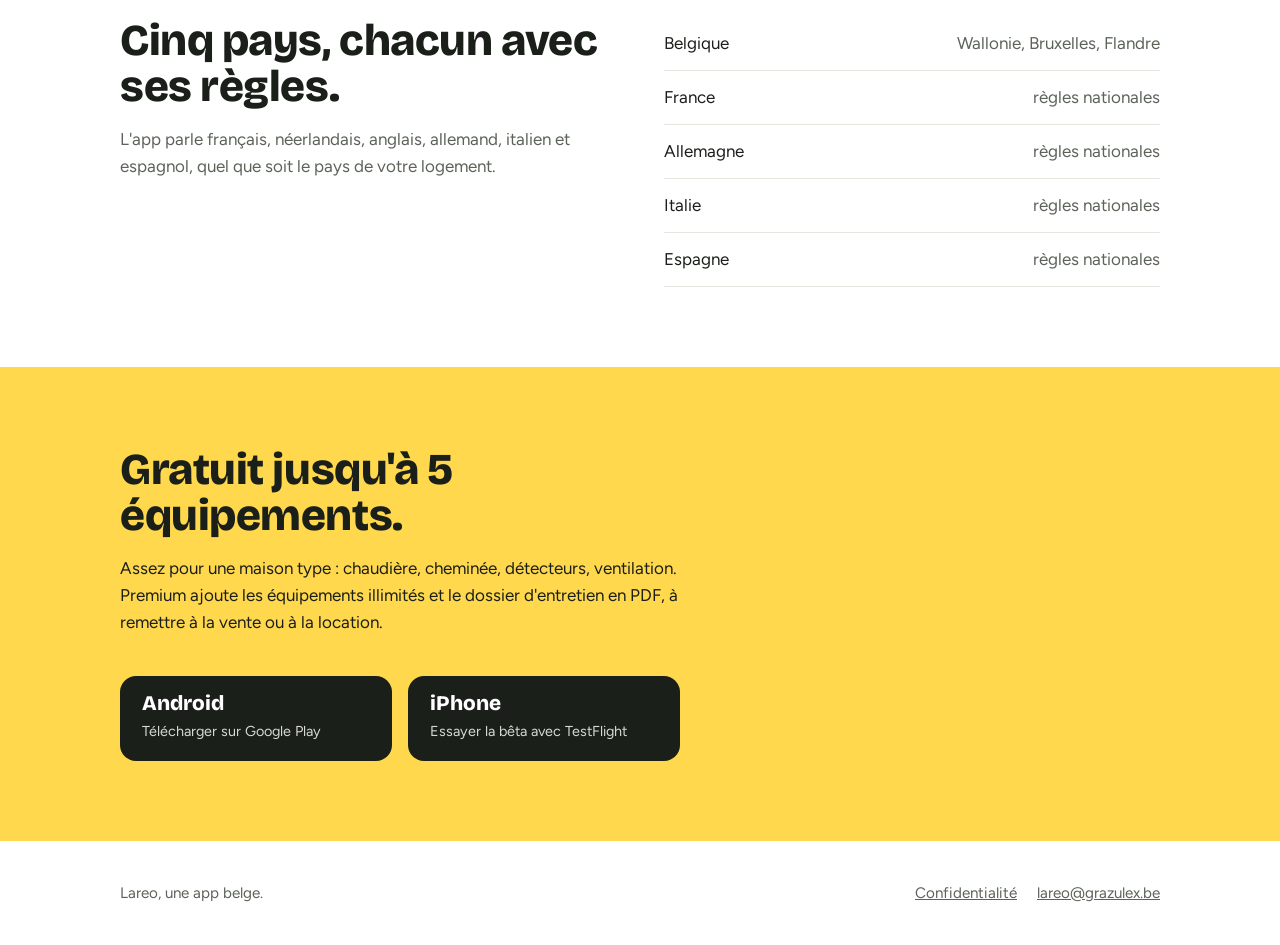
==== commit f41d7bcc: "fix: link the live Google Play listing instead of the launch date Co-Authored-By: Claude Opus 5.5 <n" ====
--- a/index.html
+++ b/index.html
@@ -108,7 +108,7 @@
       <h3>Gratuit jusqu&#x27;à 5 équipements.</h3>
       <p class="intro">Assez pour une maison type : chaudière, cheminée, détecteurs, ventilation. Premium ajoute les équipements illimités et le dossier d&#x27;entretien en PDF, à remettre à la vente ou à la location.</p>
       <div class="stores">
-        <span class="store soon"><b>Android</b><small>Sur Google Play le 3 novembre</small></span>
+        <a class="store" href="https://play.google.com/store/apps/details?id=be.grazulex.lareo&amp;referrer=utm_source%3Dlareo.immo%26utm_medium%3Dsite&amp;hl=fr"><b>Android</b><small>Télécharger sur Google Play</small></a>
         <a class="store" href="https://testflight.apple.com/join/b81FdNyS"><b>iPhone</b><small>Essayer la bêta avec TestFlight</small></a>
       </div>
     </div>
